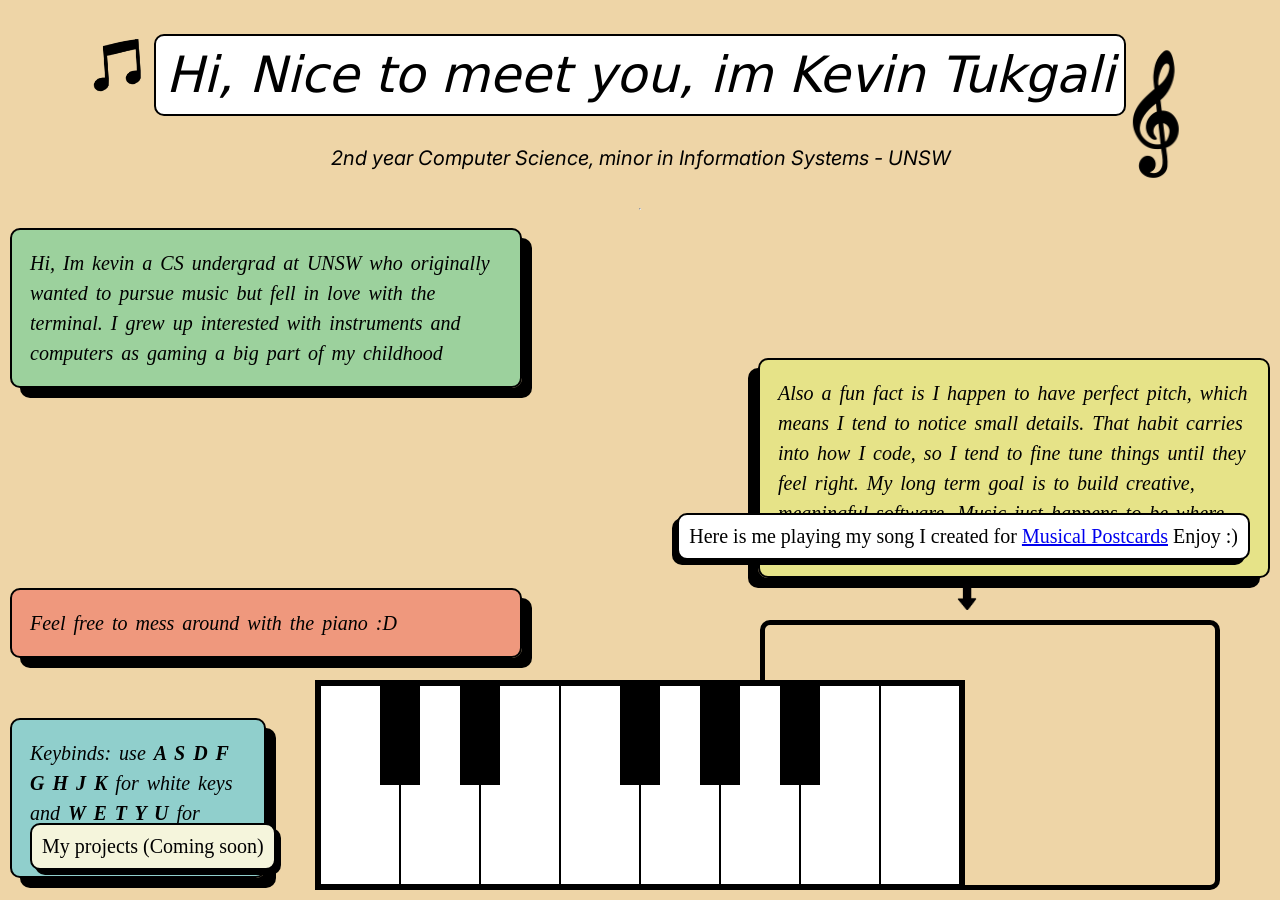
==== index.html @ 9ba95ab7 "finished" ====
<!DOCTYPE html>
<html lang="en">
<head>
    <meta charset="UTF-8">
    <meta name="viewport" content="width=device-width, initial-scale=1.0">
    <title>Document</title>
    <link rel="stylesheet" href="main.css">
         <link href="https://fonts.googleapis.com/css2?family=Inter:wght@300;400&display=swap" rel="stylesheet" />
    
</head>
<body>


    <img src="elements/g cleff.png" id="gcleff">

    <img src="elements/2notes.png" id="notes2">

<main>
    <div id="page">
    <h1>Hi, Nice to meet you, im Kevin Tukgali</h1>
    <p>2nd year Computer Science, minor in Information Systems - UNSW</p>

    <hr id="line1">

        
    <div id="intro">
       Hi, Im kevin a CS undergrad at UNSW who originally wanted to pursue music but fell in love with the terminal. I grew up interested with instruments and computers as gaming a big part of my childhood
</div>


 <div id="intro2">
    Also a fun fact is I happen to have perfect pitch, which means I tend to notice small details. That habit carries into how I code, so I tend to fine tune things until they feel right. My long term goal is to build creative, meaningful software. Music just happens to be where that obsession began.
</div>

<div id="intro3">
    
Feel free to mess around with the piano :D
 </div>

<div id="legend">   
    <p1> Keybinds: use <b>A S D F G H J K</b> for white keys and <b>W E T Y U</b> for black keys!
</p1>
</div>

</main>


<div id="vidheader">
    Here is me playing my song I created for
    <a href="https://musicalpostcards.org/postcards/jakarta-maastricht" target="_blank"> Musical Postcards</a>
    Enjoy :)
</div>

<img src="elements/downarrow.png" id="downarr">

<iframe src="https://www.youtube.com/embed/zb5-Ml_z4fs?start=42" allowfullscreen id="ytvid"></iframe>




<div id="pianoOut">
    <div id="piano">
    <div class="keywhite" id="c"></div>
    <div class="keyblack" id="cs"></div>

    <div class="keywhite" id="d"></div>
    <div class="keyblack" id="ds"></div>

    <div class="keywhite" id="e"></div>

    <div class="keywhite" id="f"></div>
    <div class="keyblack" id="fs"></div>

    <div class="keywhite" id="g"></div>
    <div class="keyblack" id="gs"></div>

    <div class="keywhite" id="a"></div>
    <div class="keyblack" id="as"></div>

    <div class="keywhite" id="b"></div>

    <div class="keywhite" id="c2"></div>
    </div>
</div>



    <button id="myproj">
        My projects (Coming soon)
    </button>
    


    <script src="main.js"></script>   
</body>
</html>
---- main.css ----
* {
  box-sizing: border-box;
}

body {
  margin: 0%;
  /* background:linear-gradient(#ffffff, #4ee7ec93); */
  /* background:radial-gradient(#ffffff,#1eddff86); */
  background-color: rgb(238, 213, 167);
  background-size: contain;
  overflow-x: hidden;
  font-family:  'Inter', Georgia, 'Times New Roman', Times, serif;
}

#gcleff{
  width: 10%;
  position: absolute;
  right: 60px;
  top: 50px;
  transform: rotate(1deg);
}


#notes2{
  width: 4%;
  position: absolute;
  left: 90px;
  top: 40px;
  transform: rotate(-4deg);
}


main {
  min-height: 100vh;
  display: flex;
  flex-direction: column;
}

main p{
font-size: 20px;
align-self: center;
color: rgb(0, 0, 0);
font-style: italic;
}


#page h1{
  font-size: 50px;
  font-weight:50;
  font-style:italic;
  align-self:center;
  font-family: system-ui, -apple-system, BlinkMacSystemFont, 'Segoe UI', Roboto, Oxygen, Ubuntu, Cantarell, 'Open Sans', 'Helvetica Neue', sans-serif;
  border: 2px solid black;
  border-radius: 10px;
  padding: 10px;
  margin-bottom: 0px;
  background-color: rgb(255, 255, 255);
}

#page{
  display: flex;
  flex-direction: column;
  gap:10px;


}



#intro{
  font-size: 40px;
 font-family: "Segoe UI";
  border: 2px black;
  border-style:solid;
  width: 40vw;
  font-style:italic;
  padding: 18px;
  margin-left: 10px;
  word-spacing: 3px;
  font-size: 20px;
  line-height: 30px;
  border-radius: 10px;
  box-shadow: 10px 10px black;


  background-color: #2aca8f6b;
  align-self: flex-start;


}

#intro2{
  font-size: 40px;
  margin-top:-40px;
  font-family: "Segoe UI";
  border: 2px black;
  border-style:solid;
  width: 40vw;
  font-style:italic;
  padding: 18px;
  margin-right: 10px;
  word-spacing: 3px;
  font-size: 20px;
  line-height: 30px;
  border-radius: 10px;
  box-shadow: -10px 10px black;
  background-color: #d6fc4e59;
  align-self: flex-end;
}

#intro3{
  font-size: 40px;
  font-family: "Segoe UI";
  border: 2px black;
  border-style:solid;
  width: 40vw;
  font-style:italic;
  padding: 18px;
  margin-left: 10px;
  word-spacing: 3px;
  font-size: 20px;
  line-height: 30px;
  border-radius: 10px;
  box-shadow: 10px 10px black;
  background-color: #f13f3f67;
  align-self: flex-start;
}

#legend{
  font-size: 40px;
  font-family: "Segoe UI";
  border: 2px black;
  border-style:solid;
  width: 20vw;
  font-style:italic;
  margin-top: 50px;
  padding: 18px;
  margin-left: 10px;
  word-spacing: 3px;
  font-size: 20px;
  line-height: 30px;
  border-radius: 10px;
  box-shadow: 10px 10px black;
  background-color: #0dc7ff6b;
  align-self: flex-start;
}

#vidheader{
  position:absolute;
  bottom: 340px;
  right:30px;
  font-size: 20px;
  font-family: "Segoe UI";
  padding: 10px;
  background-color: rgb(255, 255, 255);
  border: 2px solid rgb(0, 0, 0);
  border-radius: 10px;
  box-shadow: -5px 5px black;
}

#downarr{
  position: absolute;
  width: 2%;
  bottom: 290px;
  right: 300px;
}

#ytvid{
  position:absolute;
  bottom: 10px;
  width: 460px;
  height:270px;
  right: 60px;
  border: 5px solid rgb(0, 0, 0);
  border-radius: 10px;

}

#piano{
  position: fixed;
  bottom: 10px;
  left: 50%;
  transform: translateX(-50%);
  display: flex;
  border: 5px solid black;

}



.keywhite{
  height: 200px;
  width: 80px;           
  background-color: white;
  border: 1px solid black;
}

.keyblack{
  position: absolute;
  height: 100px;
  width: 40px;           
  background-color: black;
  z-index: 10;
}

#cs{
    position: absolute;
    bottom: 100px;
    left: 60px;
}

#ds{
    position: absolute;
    bottom: 100px;
    left: 140px;
}

#fs{
    position: absolute;
    bottom: 100px;
    left: 300px;
}

#gs{
    position: absolute;
    bottom: 100px;
    left: 380px;
}

#as{
    position: absolute;
    bottom: 100px;
    left: 460px;
}



.keywhite, .keyblack {
  cursor: pointer;
  user-select: none;
  transition: filter 0.05s ease;
}


.keywhite:active {
  filter: brightness(0.7);
}

.keyblack:active {
  filter: brightness(1.2);
  background-color: rgb(53, 50, 50);
}

.keywhite.pressed {
  filter: brightness(0.7);
}

.keyblack.pressed {
  filter: brightness(1.2);
  background-color: rgb(53, 50, 50);
}

#myproj:active{
  transform: rotate(10deg);

}

#myproj{
  position:absolute;
  bottom: 30px;
  left:30px;
  font-size: 20px;
  font-family: "Segoe UI";
  padding: 10px;
  border: 2px solid rgb(0, 0, 0);
  border-radius: 10px;
  background-color: beige;
  box-shadow: 5px 5px black;
  
}

@keyframes popin {
    0% {
    opacity: 0;
    transform: scale(0.6) translateY(100px);
  }
  70% {
    opacity: 1;
    transform: scale(1.12) translateY(0);
  }
  100% {
    opacity: 1;
    transform: scale(1) translateY(0);
  }
}

#intro,
#intro2,
#intro3,
#vidheader,#legend {
  opacity: 0;
  transform: scale(0.6) translateY(10px);
  animation: popin 600ms ease-out forwards;
}

#intro {
  animation-delay: 100ms;
}

#intro2 {
  animation-delay: 300ms;
}

#intro3 {
  animation-delay: 500ms;
}

#vidheader{
  animation-delay: 800ms;

}

#legend{
    animation-delay: 900ms;
}
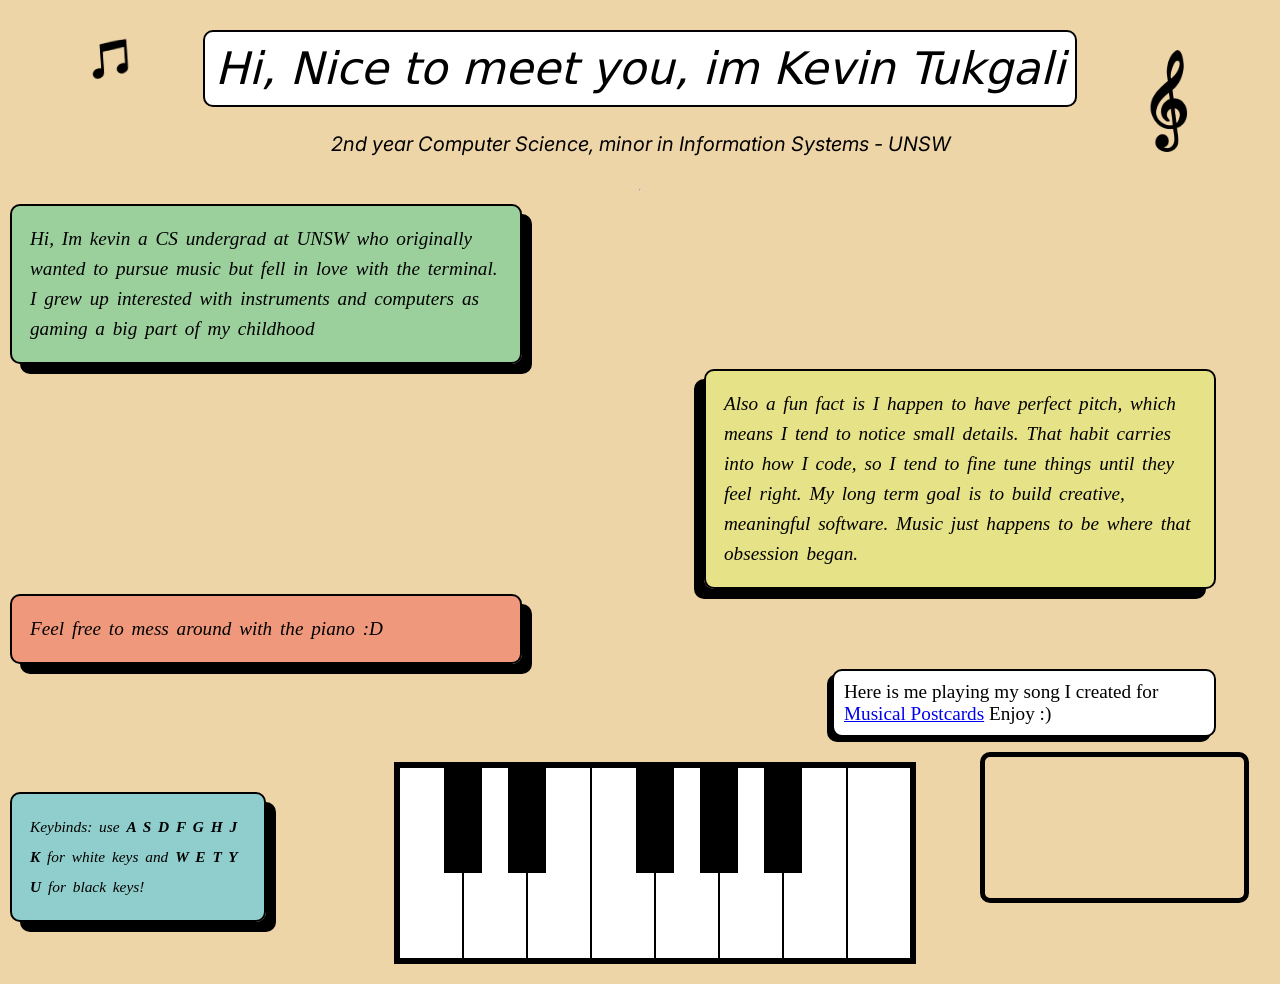
==== commit d61da7ce: "fixed spacings" ====
--- a/index.html
+++ b/index.html
@@ -3,9 +3,10 @@
 <head>
     <meta charset="UTF-8">
     <meta name="viewport" content="width=device-width, initial-scale=1.0">
-    <title>Document</title>
+    <title>Kevin Tukgali | Portfolio</title>
     <link rel="stylesheet" href="main.css">
          <link href="https://fonts.googleapis.com/css2?family=Inter:wght@300;400&display=swap" rel="stylesheet" />
+         <link rel="icon" href="elements/favicon.png">
     
 </head>
 <body>
@@ -37,58 +38,85 @@
 Feel free to mess around with the piano :D
  </div>
 
+ <div id="vidheader">
+    Here is me playing my song I created for
+    <a href="https://musicalpostcards.org/postcards/jakarta-maastricht" target="_blank"> Musical Postcards</a>
+    Enjoy :)
+</div>
+
+  <div class="row">
 <div id="legend">   
     <p1> Keybinds: use <b>A S D F G H J K</b> for white keys and <b>W E T Y U</b> for black keys!
 </p1>
 </div>
 
-</main>
 
+<div id="pianoOut">
+  <div id="piano">
 
-<div id="vidheader">
-    Here is me playing my song I created for
-    <a href="https://musicalpostcards.org/postcards/jakarta-maastricht" target="_blank"> Musical Postcards</a>
-    Enjoy :)
-</div>
+    <div class="key-group">
+      <div class="keywhite" id="c"></div>
+      <div class="keyblack" id="cs"></div>
+    </div>
 
-<img src="elements/downarrow.png" id="downarr">
+    <div class="key-group">
+      <div class="keywhite" id="d"></div>
+      <div class="keyblack" id="ds"></div>
+    </div>
 
+    <div class="key-group">
+      <div class="keywhite" id="e"></div>
+    </div>
+
+    <div class="key-group">
+      <div class="keywhite" id="f"></div>
+      <div class="keyblack" id="fs"></div>
+    </div>
+
+    <div class="key-group">
+      <div class="keywhite" id="g"></div>
+      <div class="keyblack" id="gs"></div>
+    </div>
+
+    <div class="key-group">
+      <div class="keywhite" id="a"></div>
+      <div class="keyblack" id="as"></div>
+    </div>
+
+    <div class="key-group">
+      <div class="keywhite" id="b"></div>
+    </div>
+
+    <div class="key-group">
+      <div class="keywhite" id="c2"></div>
+    </div>
+
+  </div>
+</div>  
 <iframe src="https://www.youtube.com/embed/zb5-Ml_z4fs?start=42" allowfullscreen id="ytvid"></iframe>
+  </div>
 
 
 
 
-<div id="pianoOut">
-    <div id="piano">
-    <div class="keywhite" id="c"></div>
-    <div class="keyblack" id="cs"></div>
 
-    <div class="keywhite" id="d"></div>
-    <div class="keyblack" id="ds"></div>
 
-    <div class="keywhite" id="e"></div>
-
-    <div class="keywhite" id="f"></div>
-    <div class="keyblack" id="fs"></div>
-
-    <div class="keywhite" id="g"></div>
-    <div class="keyblack" id="gs"></div>
-
-    <div class="keywhite" id="a"></div>
-    <div class="keyblack" id="as"></div>
-
-    <div class="keywhite" id="b"></div>
-
-    <div class="keywhite" id="c2"></div>
-    </div>
-</div>
+</main>
 
 
 
+<!-- <img src="elements/downarrow.png" id="downarr"> -->
+
+
+
+
+
+
+<!-- 
     <button id="myproj">
         My projects (Coming soon)
     </button>
-    
+     -->
 
 
     <script src="main.js"></script>   
--- a/main.css
+++ b/main.css
@@ -1,35 +1,30 @@
-
 * {
   box-sizing: border-box;
 }
 
 body {
   margin: 0%;
-  /* background:linear-gradient(#ffffff, #4ee7ec93); */
-  /* background:radial-gradient(#ffffff,#1eddff86); */
   background-color: rgb(238, 213, 167);
   background-size: contain;
   overflow-x: hidden;
-  font-family:  'Inter', Georgia, 'Times New Roman', Times, serif;
+  font-family: 'Inter', Georgia, 'Times New Roman', Times, serif;
 }
 
 #gcleff{
-  width: 10%;
+  width: clamp(60px, 8vw, 120px);
   position: absolute;
   right: 60px;
   top: 50px;
   transform: rotate(1deg);
 }
 
-
 #notes2{
-  width: 4%;
+  width: clamp(30px, 3vw, 60px);
   position: absolute;
   left: 90px;
   top: 40px;
   transform: rotate(-4deg);
 }
-
 
 main {
   min-height: 100vh;
@@ -38,18 +33,17 @@
 }
 
 main p{
-font-size: 20px;
-align-self: center;
-color: rgb(0, 0, 0);
-font-style: italic;
-}
-
+  font-size: 20px;
+  align-self: center;
+  color: rgb(0, 0, 0);
+  font-style: italic;
+}
 
 #page h1{
-  font-size: 50px;
-  font-weight:50;
-  font-style:italic;
-  align-self:center;
+  font-size: clamp(24px, 3.5vw, 50px);
+  font-weight: 50;
+  font-style: italic;
+  align-self: center;
   font-family: system-ui, -apple-system, BlinkMacSystemFont, 'Segoe UI', Roboto, Oxygen, Ubuntu, Cantarell, 'Open Sans', 'Helvetica Neue', sans-serif;
   border: 2px solid black;
   border-radius: 10px;
@@ -61,65 +55,52 @@
 #page{
   display: flex;
   flex-direction: column;
-  gap:10px;
-
-
-}
-
-
+  gap: 5px;
+}
 
 #intro{
-  font-size: 40px;
- font-family: "Segoe UI";
-  border: 2px black;
-  border-style:solid;
+  font-family: "Segoe UI";
+  border: 2px solid black;
   width: 40vw;
-  font-style:italic;
+  font-style: italic;
   padding: 18px;
   margin-left: 10px;
   word-spacing: 3px;
-  font-size: 20px;
+  font-size: clamp(14px, 1.5vw, 20px);
   line-height: 30px;
   border-radius: 10px;
   box-shadow: 10px 10px black;
-
-
   background-color: #2aca8f6b;
   align-self: flex-start;
-
-
 }
 
 #intro2{
-  font-size: 40px;
-  margin-top:-40px;
-  font-family: "Segoe UI";
-  border: 2px black;
-  border-style:solid;
+  margin-top: 0px;
+  font-family: "Segoe UI";
+  border: 2px solid black;
   width: 40vw;
-  font-style:italic;
+  font-style: italic;
   padding: 18px;
   margin-right: 10px;
   word-spacing: 3px;
-  font-size: 20px;
+  font-size: clamp(14px, 1.5vw, 20px);
   line-height: 30px;
   border-radius: 10px;
   box-shadow: -10px 10px black;
   background-color: #d6fc4e59;
-  align-self: flex-end;
+  align-self: flex-start;
+  margin-left: 55vw; 
 }
 
 #intro3{
-  font-size: 40px;
-  font-family: "Segoe UI";
-  border: 2px black;
-  border-style:solid;
+  font-family: "Segoe UI";
+  border: 2px solid black;
   width: 40vw;
-  font-style:italic;
+  font-style: italic;
   padding: 18px;
   margin-left: 10px;
   word-spacing: 3px;
-  font-size: 20px;
+  font-size: clamp(14px, 1.5vw, 20px);
   line-height: 30px;
   border-radius: 10px;
   box-shadow: 10px 10px black;
@@ -128,17 +109,15 @@
 }
 
 #legend{
-  font-size: 40px;
-  font-family: "Segoe UI";
-  border: 2px black;
-  border-style:solid;
+  font-family: "Segoe UI";
+  border: 2px solid black;
   width: 20vw;
-  font-style:italic;
+  font-style: italic;
   margin-top: 50px;
   padding: 18px;
   margin-left: 10px;
   word-spacing: 3px;
-  font-size: 20px;
+  font-size: clamp(12px, 1.2vw, 20px);
   line-height: 30px;
   border-radius: 10px;
   box-shadow: 10px 10px black;
@@ -147,94 +126,74 @@
 }
 
 #vidheader{
-  position:absolute;
-  bottom: 340px;
-  right:30px;
-  font-size: 20px;
+  align-self: flex-start;
+  margin-left: 65vw; 
+  right: 4%;
+  font-size: clamp(14px, 1.5vw, 20px);
   font-family: "Segoe UI";
   padding: 10px;
   background-color: rgb(255, 255, 255);
   border: 2px solid rgb(0, 0, 0);
   border-radius: 10px;
   box-shadow: -5px 5px black;
+  z-index: 20;
+  max-width: 30vw;
+
 }
 
 #downarr{
   position: absolute;
   width: 2%;
-  bottom: 290px;
-  right: 300px;
+  bottom: 28vh;
+  right: 18%;
 }
 
 #ytvid{
-  position:absolute;
-  bottom: 10px;
-  width: 460px;
-  height:270px;
-  right: 60px;
+  width: 21vw;
+  height: auto;
+  aspect-ratio: 16/9;
   border: 5px solid rgb(0, 0, 0);
   border-radius: 10px;
-
-}
-
-#piano{
-  position: fixed;
-  bottom: 10px;
-  left: 50%;
-  transform: translateX(-50%);
+  align-self: flex-start;
+  margin-left: 5vw; 
+  margin-top: 10px;
+  
+
+}
+#piano {
   display: flex;
+  flex-direction: row;
   border: 5px solid black;
-
-}
-
-
-
-.keywhite{
-  height: 200px;
-  width: 80px;           
+  margin: 20px auto; 
+  width: fit-content;
+  margin-left: 10vw; 
+  margin-top: 20px;
+}
+.key-group {
+  position: relative;
+  width: 5vw;
+  max-width: 80px;
+  min-width: 30px;
+}
+
+.keywhite {
+  width: 100%;
+  height: 15vw;
+  max-height: 200px;
+  min-height: 80px;
   background-color: white;
   border: 1px solid black;
 }
 
-.keyblack{
-  position: absolute;
-  height: 100px;
-  width: 40px;           
+.keyblack {
+  position: absolute;
+  top: 0;
+  left: 70%;
+  width: 60%;
+  height: 55%;
   background-color: black;
   z-index: 10;
 }
-
-#cs{
-    position: absolute;
-    bottom: 100px;
-    left: 60px;
-}
-
-#ds{
-    position: absolute;
-    bottom: 100px;
-    left: 140px;
-}
-
-#fs{
-    position: absolute;
-    bottom: 100px;
-    left: 300px;
-}
-
-#gs{
-    position: absolute;
-    bottom: 100px;
-    left: 380px;
-}
-
-#as{
-    position: absolute;
-    bottom: 100px;
-    left: 460px;
-}
-
-
 
 .keywhite, .keyblack {
   cursor: pointer;
@@ -242,34 +201,23 @@
   transition: filter 0.05s ease;
 }
 
-
-.keywhite:active {
+.keywhite:active, .keywhite.pressed {
   filter: brightness(0.7);
 }
 
-.keyblack:active {
+.keyblack:active, .keyblack.pressed {
   filter: brightness(1.2);
   background-color: rgb(53, 50, 50);
 }
 
-.keywhite.pressed {
-  filter: brightness(0.7);
-}
-
-.keyblack.pressed {
-  filter: brightness(1.2);
-  background-color: rgb(53, 50, 50);
-}
-
 #myproj:active{
   transform: rotate(10deg);
-
 }
 
 #myproj{
-  position:absolute;
+  position: absolute;
   bottom: 30px;
-  left:30px;
+  left: 30px;
   font-size: 20px;
   font-family: "Segoe UI";
   padding: 10px;
@@ -277,11 +225,10 @@
   border-radius: 10px;
   background-color: beige;
   box-shadow: 5px 5px black;
-  
 }
 
 @keyframes popin {
-    0% {
+  0% {
     opacity: 0;
     transform: scale(0.6) translateY(100px);
   }
@@ -298,7 +245,8 @@
 #intro,
 #intro2,
 #intro3,
-#vidheader,#legend {
+#vidheader,
+#legend {
   opacity: 0;
   transform: scale(0.6) translateY(10px);
   animation: popin 600ms ease-out forwards;
@@ -318,14 +266,62 @@
 
 #vidheader{
   animation-delay: 800ms;
-
 }
 
 #legend{
-    animation-delay: 900ms;
-}
-
-
-
-
-
+  animation-delay: 900ms;
+  flex-shrink: 0;
+}
+.row {
+  display: flex;
+
+}
+@media (max-width: 1100px) {
+
+  #page {
+    align-items: center;
+    gap: 35px;
+  }
+
+  #intro,
+  #intro2,
+  #intro3 {
+    width: 80vw;
+    margin-left: 0;
+    margin-right: 0;
+    align-self: center;
+  }
+
+  #vidheader {
+    margin-left: 0;
+    align-self: center;
+    max-width: 80vw;
+    text-align: center;
+    margin-bottom: 10px;
+  }
+
+  .row {
+    flex-direction: column;
+    align-items: center;
+    gap: 25px;
+  }
+
+  #legend {
+    width: 80vw;
+    margin-left: 0;
+    align-self: center;
+  }
+
+  #legend p {
+    margin: 0;
+  }
+
+  #piano {
+    margin-left: 0;
+  }
+
+  #ytvid {
+    width: 80vw;
+    margin-left: 0;
+  }
+}
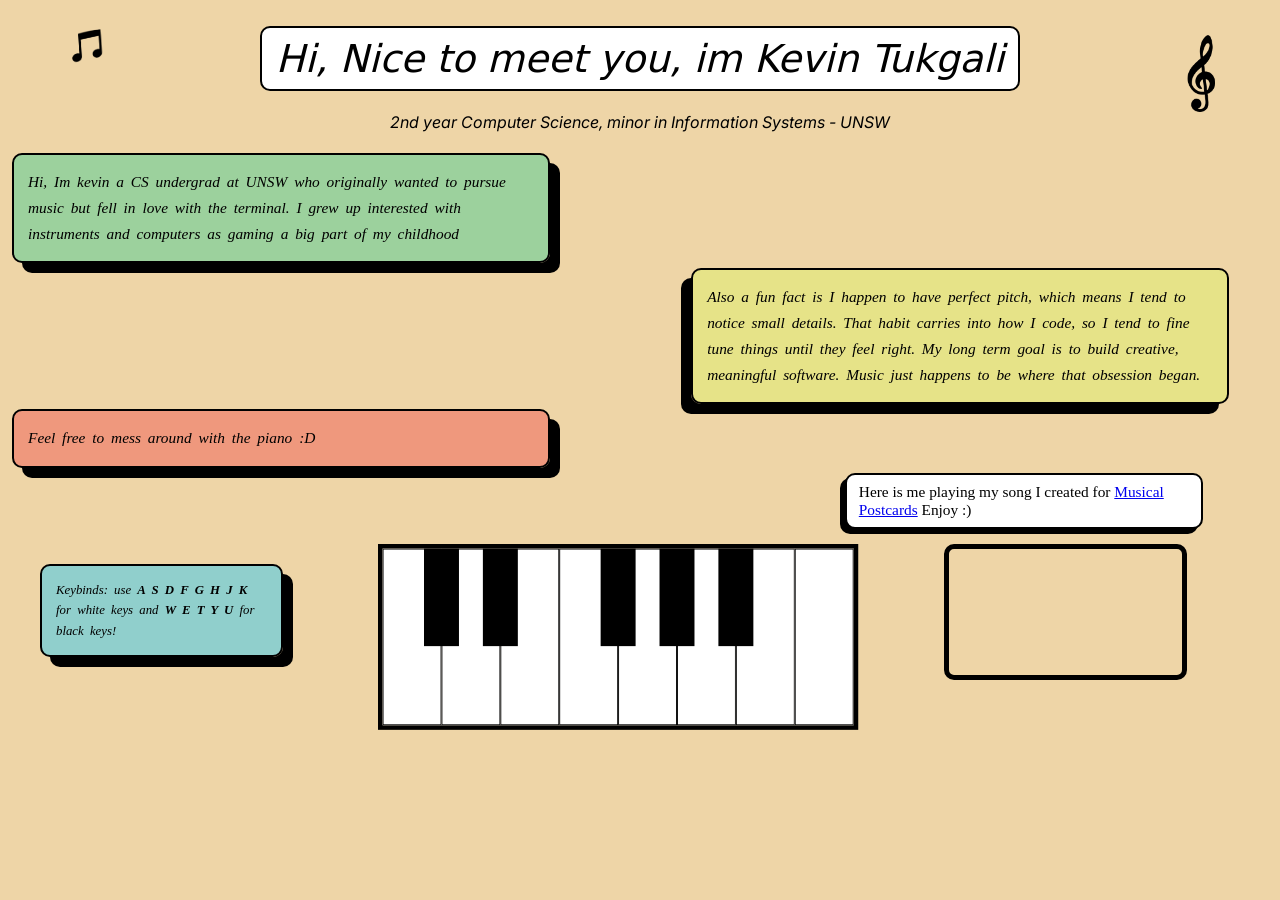
==== commit 5e302d2c: "fixing overlap" ====
--- a/index.html
+++ b/index.html
@@ -21,7 +21,6 @@
     <h1>Hi, Nice to meet you, im Kevin Tukgali</h1>
     <p>2nd year Computer Science, minor in Information Systems - UNSW</p>
 
-    <hr id="line1">
 
         
     <div id="intro">
--- a/main.css
+++ b/main.css
@@ -64,7 +64,7 @@
   width: 40vw;
   font-style: italic;
   padding: 18px;
-  margin-left: 10px;
+  margin-left: 40px;
   word-spacing: 3px;
   font-size: clamp(14px, 1.5vw, 20px);
   line-height: 30px;
@@ -98,7 +98,7 @@
   width: 40vw;
   font-style: italic;
   padding: 18px;
-  margin-left: 10px;
+  margin-left: 40px;
   word-spacing: 3px;
   font-size: clamp(14px, 1.5vw, 20px);
   line-height: 30px;
@@ -115,7 +115,7 @@
   font-style: italic;
   margin-top: 50px;
   padding: 18px;
-  margin-left: 10px;
+  margin-left: 40px;
   word-spacing: 3px;
   font-size: clamp(12px, 1.2vw, 20px);
   line-height: 30px;
@@ -276,13 +276,200 @@
   display: flex;
 
 }
+
+/* macbook and smaller screens */
+@media (max-width: 1500px) {
+
+  #page {
+    gap: 5px;
+  }
+
+  #page h1 {
+    font-size: clamp(22px, 3vw, 42px);
+    padding: 8px 14px;
+  }
+
+  main p {
+    font-size: 16px;
+  }
+
+  #gcleff {
+    width: clamp(50px, 6vw, 90px);
+    right: 40px;
+    top: 35px;
+  }
+
+  #notes2 {
+    width: clamp(24px, 2.5vw, 45px);
+    left: 70px;
+    top: 30px;
+  }
+
+  #intro,
+  #intro2,
+  #intro3 {
+    width: 42vw;
+    padding: 14px;
+    line-height: 1.7;
+    font-size: clamp(13px, 1.2vw, 18px);
+  }
+
+  #intro {
+    margin-left: 22px;
+  }
+
+  #intro2 {
+    margin-left: 54vw;
+    margin-right: 0;
+  }
+
+  #intro3 {
+    margin-left: 22px;
+  }
+
+  #vidheader {
+    margin-left: 66vw;
+    max-width: 28vw;
+    font-size: clamp(13px, 1.2vw, 18px);
+    padding: 8px 12px;
+  }
+
+  .row {
+    align-items: flex-start;
+    gap: 18px;
+  }
+
+  #legend {
+    width: 19vw;
+    padding: 14px;
+    font-size: clamp(11px, 1vw, 16px);
+    line-height: 1.6;
+    margin-top: 30px;
+  }
+
+  #legend p {
+    margin: 0;
+  }
+
+  #piano {
+    margin-left: 6vw;
+    margin-top: 10px;
+    transform: scale(0.92);
+    transform-origin: top left;
+  }
+
+  #ytvid {
+    width: 19vw;
+    margin-left: 2vw;
+  }
+}
+
+/* even smaller */
+@media (max-width: 1300px) {
+
+  #page {
+    gap: 5px;
+  }
+
+  #page h1 {
+    font-size: clamp(22px, 3vw, 42px);
+    padding: 8px 14px;
+  }
+
+  main p {
+    font-size: 16px;
+  }
+
+  #gcleff {
+    width: clamp(50px, 6vw, 90px);
+    right: 40px;
+    top: 35px;
+  }
+
+  #notes2 {
+    width: clamp(24px, 2.5vw, 45px);
+    left: 70px;
+    top: 30px;
+  }
+
+  #intro,
+  #intro2,
+  #intro3 {
+    width: 42vw;
+    padding: 14px;
+    line-height: 1.7;
+    font-size: clamp(13px, 1.2vw, 18px);
+  }
+
+  #intro {
+    margin-left: 12px;
+  }
+
+  #intro2 {
+    margin-left: 54vw;
+    margin-right: 0;
+  }
+
+  #intro3 {
+    margin-left: 12px;
+  }
+
+  #vidheader {
+    margin-left: 66vw;
+    max-width: 28vw;
+    font-size: clamp(13px, 1.2vw, 18px);
+    padding: 8px 12px;
+  }
+
+  .row {
+    align-items: flex-start;
+    gap: 18px;
+  }
+
+  #legend {
+    width: 19vw;
+    padding: 14px;
+    font-size: clamp(11px, 1vw, 16px);
+    line-height: 1.6;
+    margin-top: 30px;
+  }
+
+  #legend p {
+    margin: 0;
+  }
+
+  #piano {
+    margin-left: 6vw;
+    margin-top: 10px;
+    transform: scale(0.92);
+    transform-origin: top left;
+  }
+
+  #ytvid {
+    width: 19vw;
+    margin-left: 2vw;
+  }
+}
+/* 
+mobile layout
+ */
 @media (max-width: 1100px) {
 
   #page {
     align-items: center;
-    gap: 35px;
-  }
-
+    gap: 18px;
+  }
+
+  #page p{
+    margin-left: 3vw;
+  }
+  /* #gcleff{
+    visibility: hidden;
+  }
+
+#notes2{
+  visibility: hidden;
+} */
   #intro,
   #intro2,
   #intro3 {
@@ -324,4 +511,69 @@
     width: 80vw;
     margin-left: 0;
   }
+}
+
+
+/* 
+mobile layout
+ */
+@media (max-width: 600px) {
+
+  #page {
+    align-items: center;
+    gap: 18px;
+  }
+
+    #page p{
+    margin-left: 3vw;
+  }
+
+  #gcleff{
+    visibility: hidden;
+  }
+
+#notes2{
+  visibility: hidden;
+}
+  #intro,
+  #intro2,
+  #intro3 {
+    width: 80vw;
+    margin-left: 0;
+    margin-right: 0;
+    align-self: center;
+  }
+
+  #vidheader {
+    margin-left: 0;
+    align-self: center;
+    max-width: 80vw;
+    text-align: center;
+    margin-bottom: 10px;
+  }
+
+  .row {
+    flex-direction: column;
+    align-items: center;
+    gap: 25px;
+  }
+
+  #legend {
+    width: 80vw;
+    margin-left: 0;
+    align-self: center;
+  }
+
+  #legend p {
+    margin: 0;
+  }
+
+  #piano {
+    margin-left: 0;
+  }
+
+  #ytvid {
+    width: 80vw;
+    margin-left: 0;
+  }
 }
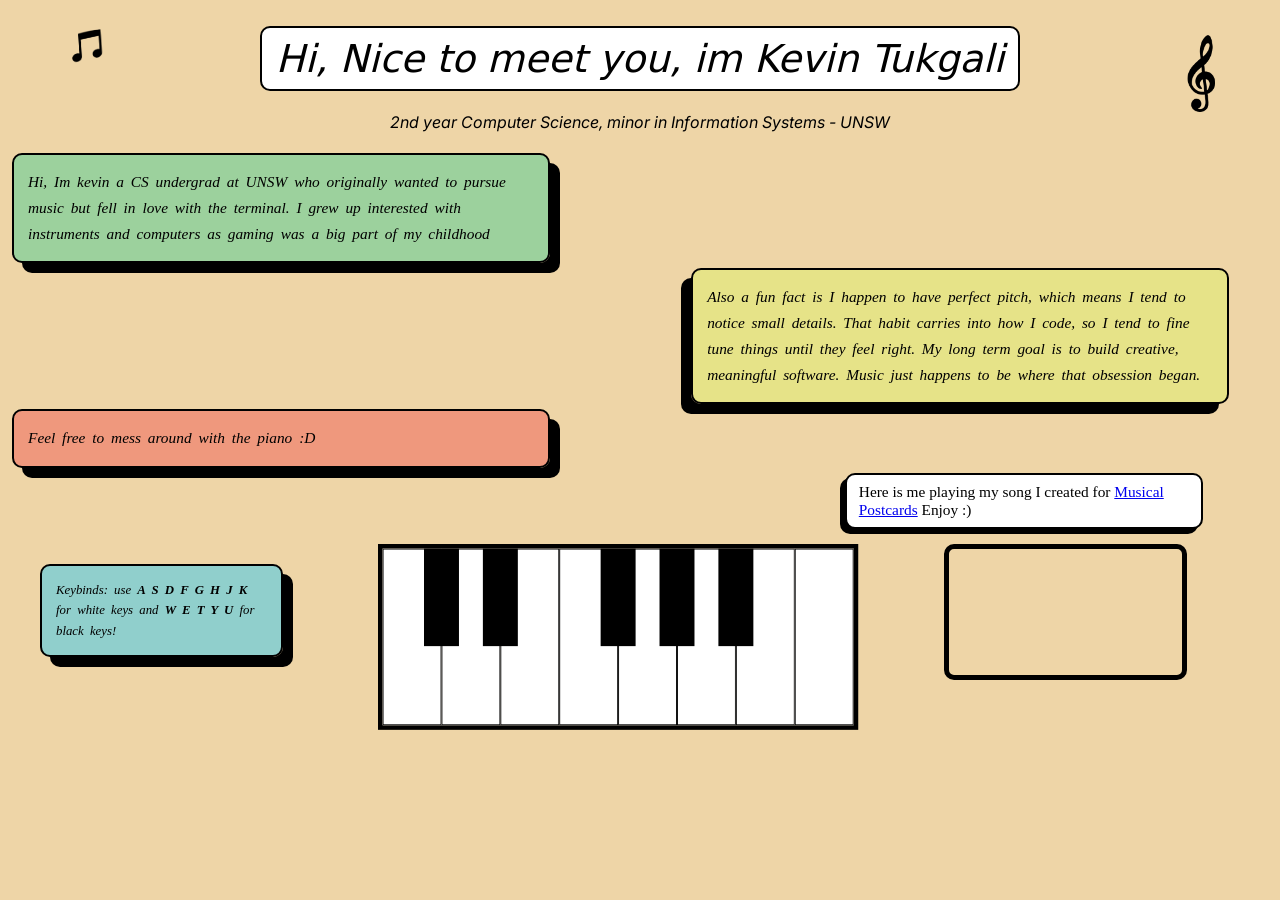
==== commit 0ddb2381: "spelling" ====
--- a/index.html
+++ b/index.html
@@ -24,7 +24,7 @@
 
         
     <div id="intro">
-       Hi, Im kevin a CS undergrad at UNSW who originally wanted to pursue music but fell in love with the terminal. I grew up interested with instruments and computers as gaming a big part of my childhood
+       Hi, Im kevin a CS undergrad at UNSW who originally wanted to pursue music but fell in love with the terminal. I grew up interested with instruments and computers as gaming was a big part of my childhood
 </div>
 
 
